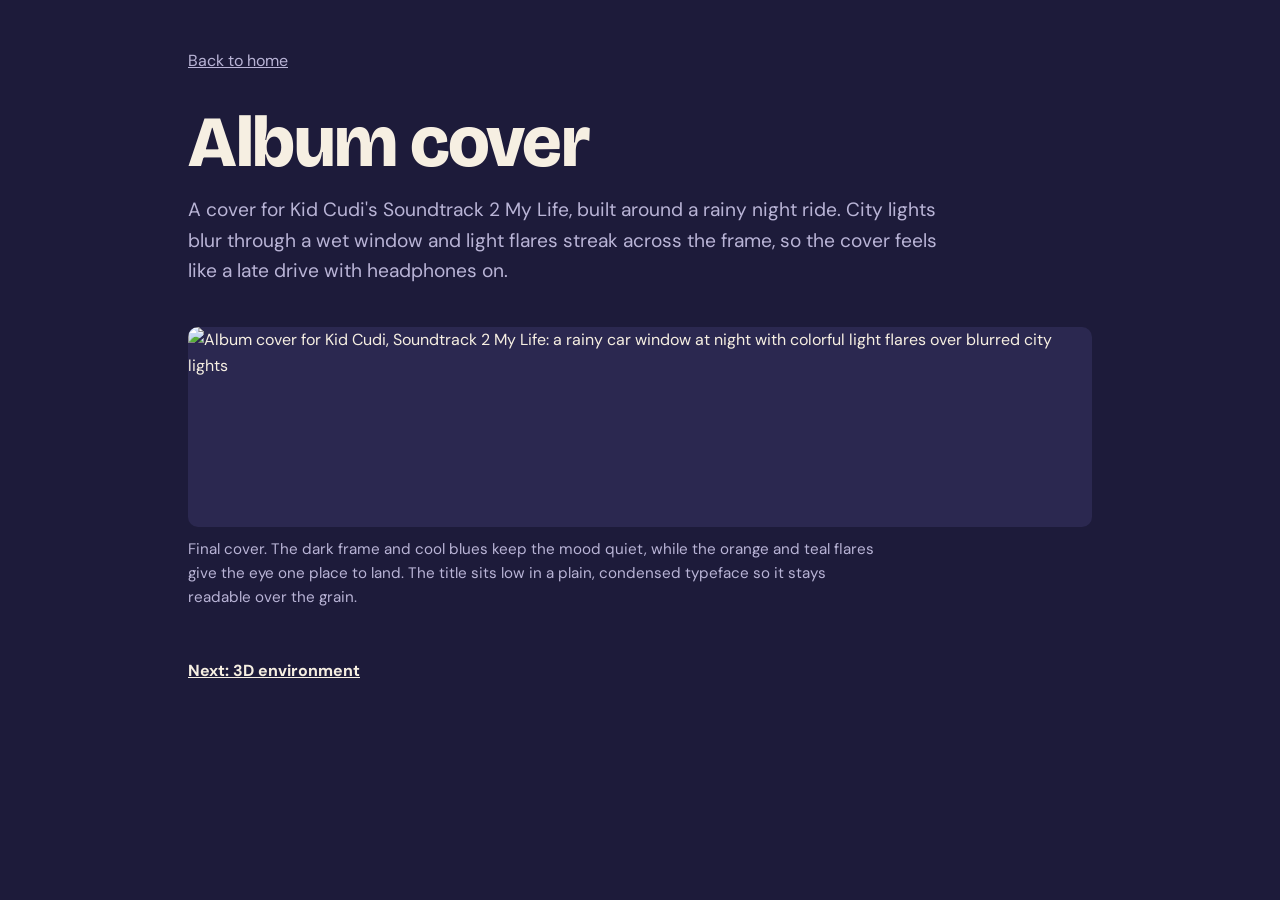
==== album-cover.html @ 0ba9e20a "Add files via upload" ====
<!DOCTYPE html>
<html lang="en"><head><meta charset="utf-8">
<meta name="viewport" content="width=device-width,initial-scale=1">
<title>Album Cover | Duncan</title>
<link rel="preconnect" href="https://fonts.googleapis.com"><link href="https://fonts.googleapis.com/css2?family=Bricolage+Grotesque:wght@700;800&family=DM+Sans:wght@400;700&display=swap" rel="stylesheet">
<link rel="stylesheet" href="style.css"></head>
<body><main class="page">
<a class="back" href="index.html">Back to home</a>
<h1>Album cover</h1>
<p class="lede">A cover for Kid Cudi's Soundtrack 2 My Life, built around a rainy night ride. City lights blur through a wet window and light flares streak across the frame, so the cover feels like a late drive with headphones on.</p>
<figure><img src="images/album-final.jpg" alt="Album cover for Kid Cudi, Soundtrack 2 My Life: a rainy car window at night with colorful light flares over blurred city lights">
<figcaption>Final cover. The dark frame and cool blues keep the mood quiet, while the orange and teal flares give the eye one place to land. The title sits low in a plain, condensed typeface so it stays readable over the grain.</figcaption></figure>
<p class="next"><a href="environment.html">Next: 3D environment</a></p>
</main></body></html>
---- style.css ----
:root{--bg:#1d1b3a;--ink:#f6efe2;--mute:#b9b4d6;--pink:#e4457a;--orange:#f28c28;--teal:#2bb3a3;--gold:#f5d547}
*{box-sizing:border-box}
html,body{margin:0}
body{background:var(--bg);color:var(--ink);font-family:"DM Sans",system-ui,sans-serif;line-height:1.6}
h1,h2,h3{font-family:"Bricolage Grotesque","DM Sans",sans-serif;line-height:1.02;margin:0}
a{color:inherit}
a:focus-visible,button:focus-visible{outline:3px solid var(--gold);outline-offset:3px}
/* home */
.home{height:100svh;overflow:hidden;position:relative;cursor:crosshair}
#art{position:absolute;inset:0;width:100%;height:100%;touch-action:manipulation}
.hero{position:relative;z-index:2;padding:clamp(20px,4vw,56px);pointer-events:none;max-width:900px}
.hero h1{font-size:clamp(2.6rem,9vw,7rem);font-weight:800;letter-spacing:-.03em}
.hero p{font-size:clamp(1rem,2vw,1.25rem);color:var(--mute);margin:.8rem 0 0;max-width:34ch}
.links{position:absolute;z-index:3;left:clamp(20px,4vw,56px);bottom:clamp(20px,4vw,48px);display:flex;gap:12px;flex-wrap:wrap}
.links a{background:var(--ink);color:var(--bg);text-decoration:none;font-weight:700;padding:.8rem 1.3rem;border-radius:999px}
.links a:hover{background:var(--gold)}
.hint{position:absolute;z-index:3;right:clamp(20px,4vw,56px);bottom:clamp(24px,4vw,52px);color:var(--mute);font-size:.95rem;margin:0}
#clear{position:absolute;z-index:3;right:clamp(20px,4vw,56px);top:clamp(20px,4vw,56px);background:none;border:2px solid var(--mute);color:var(--ink);border-radius:999px;padding:.4rem 1rem;font:inherit;cursor:pointer}
/* project pages */
.page{max-width:1000px;margin:0 auto;padding:clamp(20px,4vw,48px)}
.back{display:inline-block;margin-bottom:2rem;color:var(--mute)}
.page h1{font-size:clamp(2.2rem,7vw,4.5rem);font-weight:800;letter-spacing:-.02em}
.lede{font-size:1.2rem;max-width:60ch;color:var(--mute);margin:1rem 0 2.5rem}
figure{margin:0 0 2.5rem}
figure img,figure video{width:100%;height:auto;display:block;border-radius:10px;background:#2b2850;min-height:200px}
figcaption{color:var(--mute);font-size:.95rem;margin-top:.6rem;max-width:70ch}
h2{font-size:clamp(1.5rem,4vw,2.2rem);margin:3rem 0 1rem}
.grid{display:grid;grid-template-columns:repeat(auto-fit,minmax(260px,1fr));gap:20px}
.grid figure{margin:0}
.next{margin:3rem 0 1rem;font-weight:700}
@media (prefers-reduced-motion:reduce){*{animation:none!important;transition:none!important}}
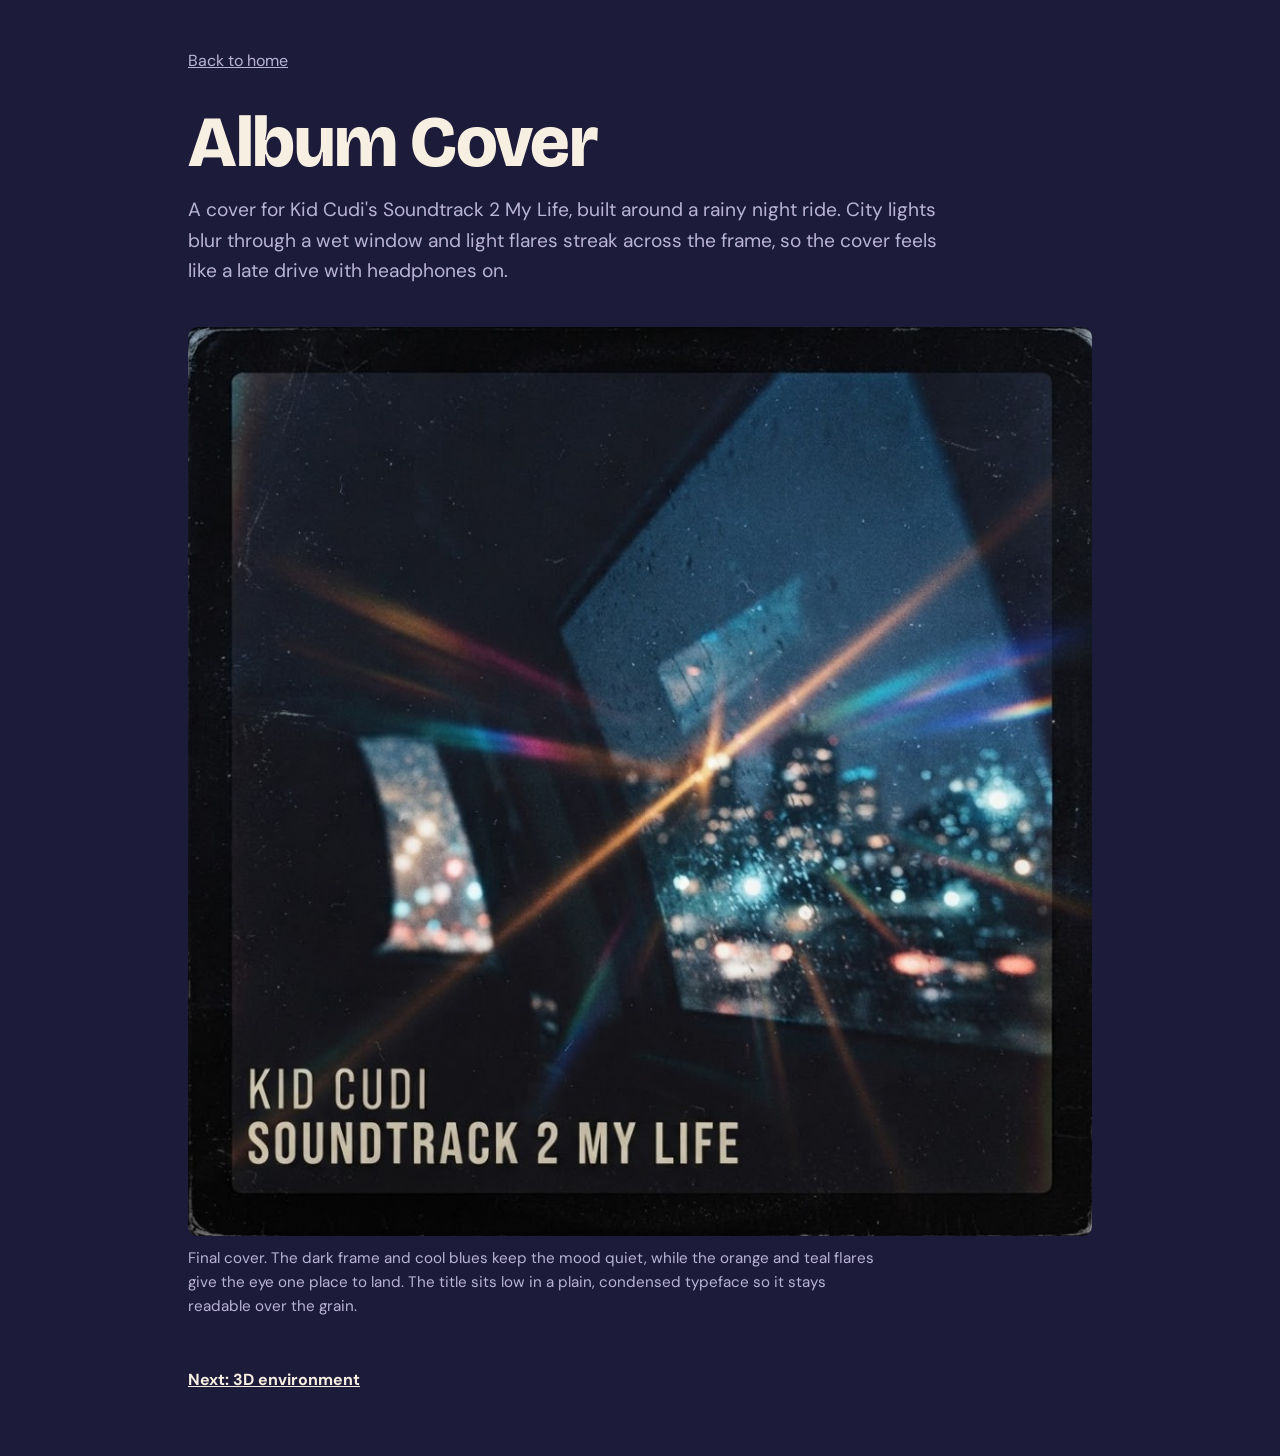
==== commit 4b1fcc22: "Update album-cover.html" ====
--- a/album-cover.html
+++ b/album-cover.html
@@ -1,12 +1,12 @@
 <!DOCTYPE html>
 <html lang="en"><head><meta charset="utf-8">
 <meta name="viewport" content="width=device-width,initial-scale=1">
-<title>Album Cover | Duncan</title>
+<title>Album Cover | Duncan Sanders </title>
 <link rel="preconnect" href="https://fonts.googleapis.com"><link href="https://fonts.googleapis.com/css2?family=Bricolage+Grotesque:wght@700;800&family=DM+Sans:wght@400;700&display=swap" rel="stylesheet">
 <link rel="stylesheet" href="style.css"></head>
 <body><main class="page">
 <a class="back" href="index.html">Back to home</a>
-<h1>Album cover</h1>
+<h1>Album Cover</h1>
 <p class="lede">A cover for Kid Cudi's Soundtrack 2 My Life, built around a rainy night ride. City lights blur through a wet window and light flares streak across the frame, so the cover feels like a late drive with headphones on.</p>
 <figure><img src="images/album-final.jpg" alt="Album cover for Kid Cudi, Soundtrack 2 My Life: a rainy car window at night with colorful light flares over blurred city lights">
 <figcaption>Final cover. The dark frame and cool blues keep the mood quiet, while the orange and teal flares give the eye one place to land. The title sits low in a plain, condensed typeface so it stays readable over the grain.</figcaption></figure>
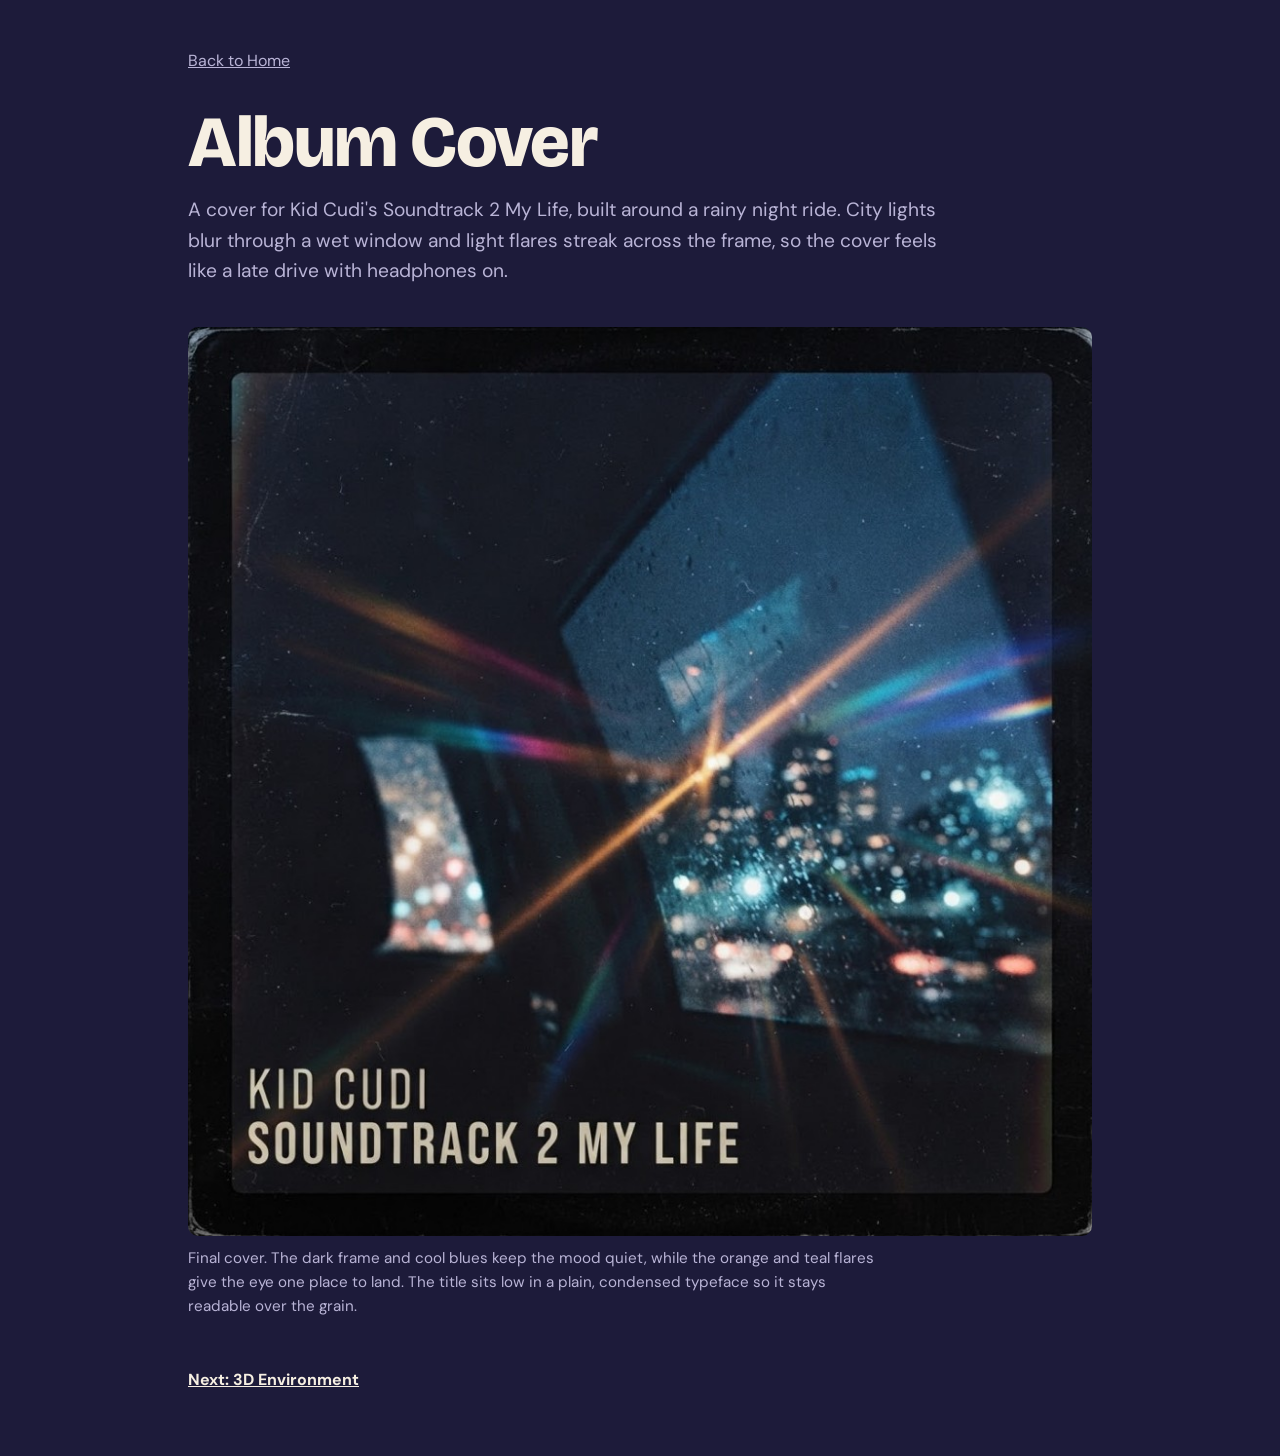
==== commit ec9a1841: "Update album-cover.html" ====
--- a/album-cover.html
+++ b/album-cover.html
@@ -5,10 +5,10 @@
 <link rel="preconnect" href="https://fonts.googleapis.com"><link href="https://fonts.googleapis.com/css2?family=Bricolage+Grotesque:wght@700;800&family=DM+Sans:wght@400;700&display=swap" rel="stylesheet">
 <link rel="stylesheet" href="style.css"></head>
 <body><main class="page">
-<a class="back" href="index.html">Back to home</a>
+<a class="back" href="index.html">Back to Home</a>
 <h1>Album Cover</h1>
 <p class="lede">A cover for Kid Cudi's Soundtrack 2 My Life, built around a rainy night ride. City lights blur through a wet window and light flares streak across the frame, so the cover feels like a late drive with headphones on.</p>
 <figure><img src="images/album-final.jpg" alt="Album cover for Kid Cudi, Soundtrack 2 My Life: a rainy car window at night with colorful light flares over blurred city lights">
 <figcaption>Final cover. The dark frame and cool blues keep the mood quiet, while the orange and teal flares give the eye one place to land. The title sits low in a plain, condensed typeface so it stays readable over the grain.</figcaption></figure>
-<p class="next"><a href="environment.html">Next: 3D environment</a></p>
+<p class="next"><a href="environment.html">Next: 3D Environment</a></p>
 </main></body></html>
